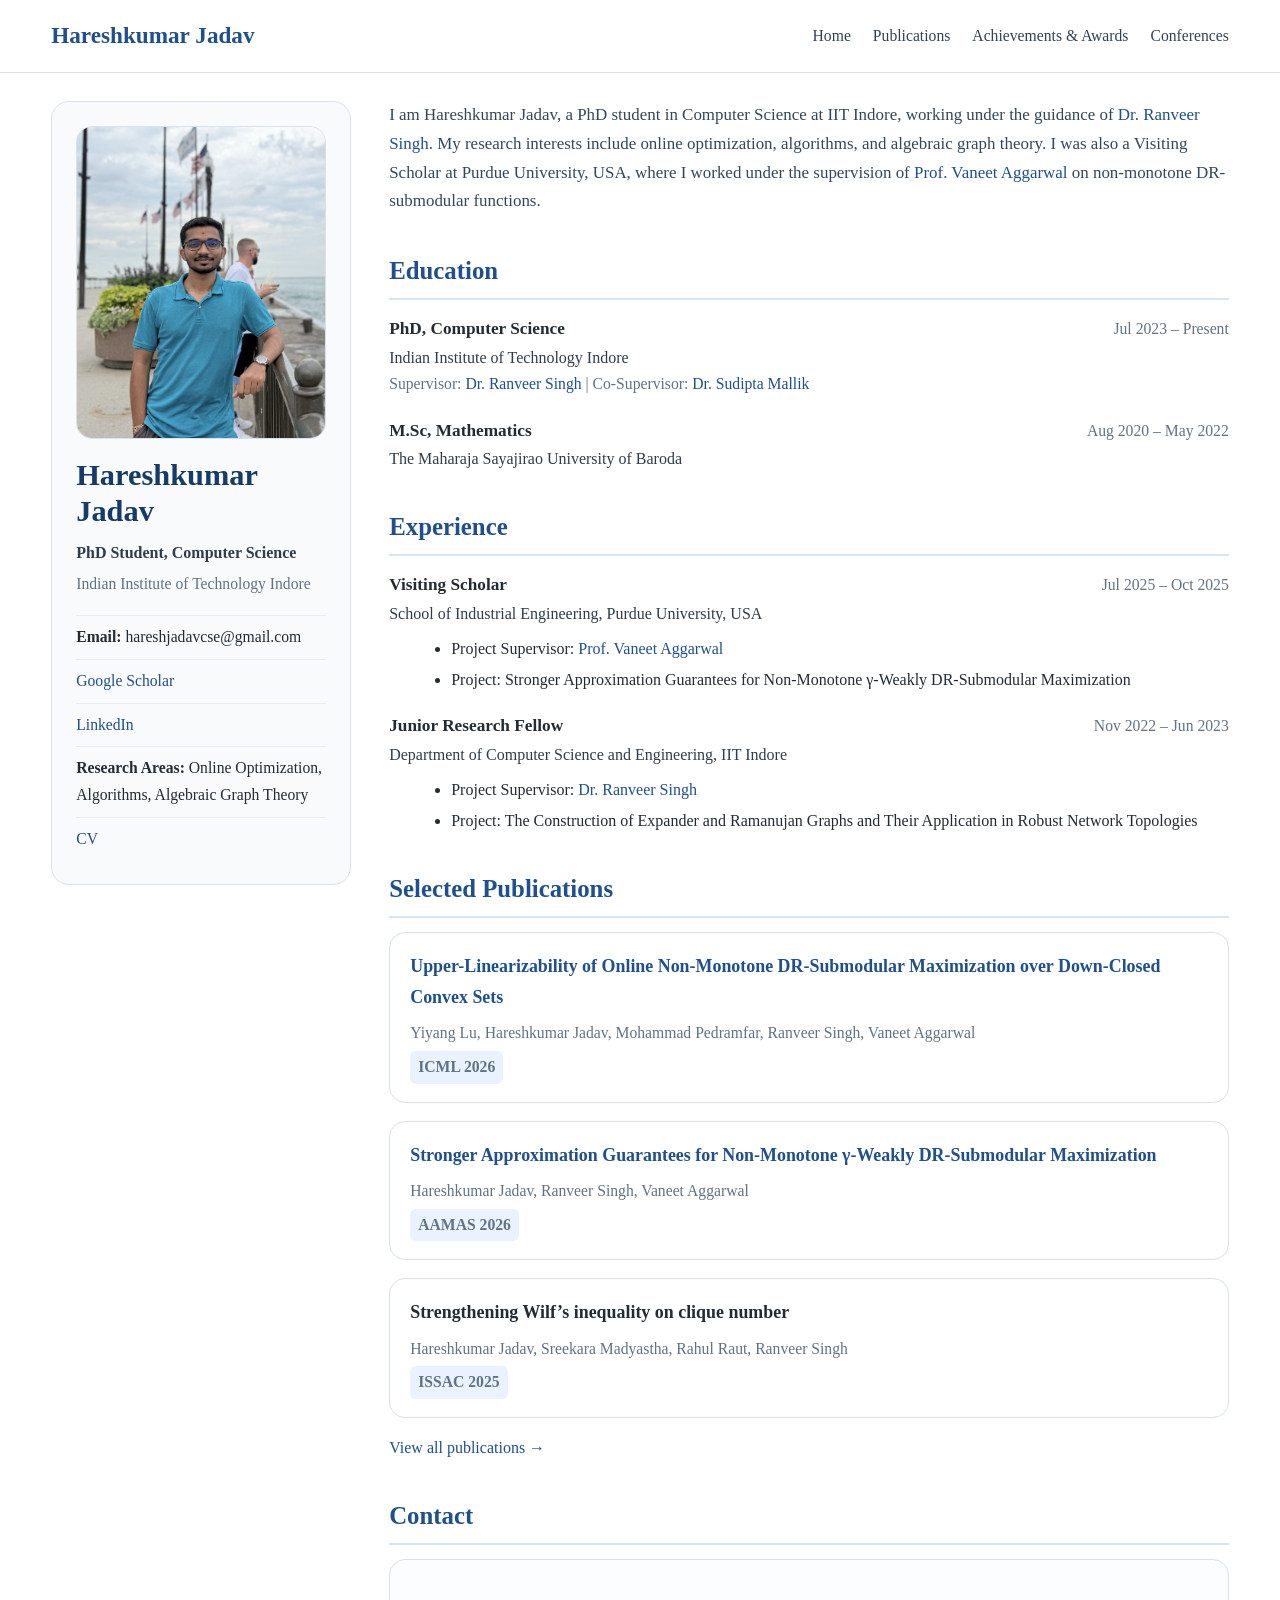
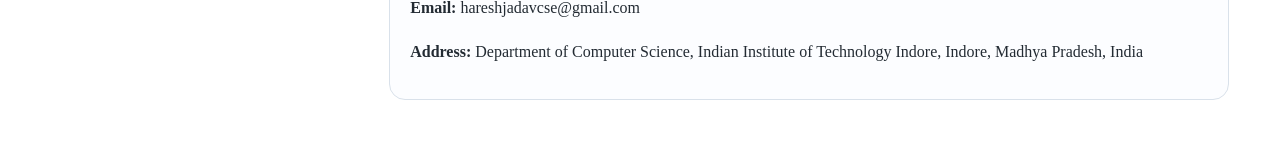
==== index.html @ 285de414 "Update index.html" ====
<!DOCTYPE html>
<html lang="en">
<head>
  <meta charset="UTF-8">
  <meta name="viewport" content="width=device-width, initial-scale=1.0">

  <title>Hareshkumar Jadav | Academic Homepage</title>
  <meta name="description" content="Academic homepage of Hareshkumar Jadav, PhD student in Computer Science at IIT Indore.">
  <link rel="canonical" href="https://hareshkumar11.github.io/">

  <!-- Change style.css if your CSS file has a different name/path -->
  <link rel="stylesheet" href="style.css">
</head>

<body>
  <header class="masthead">
    <div class="masthead__inner">
      <div class="site-title">
        <a href="./">Hareshkumar Jadav</a>
      </div>

      <nav class="nav-links" aria-label="Main navigation">
        <a href="./">Home</a>
        <a href="publications.html">Publications</a>
        <a href="achievements.html">Achievements & Awards</a>
        <a href="workshops.html">Conferences</a>
      </nav>
    </div>
  </header>

  <main class="layout">
    <aside class="sidebar">
      <img src="assets/profile.jpg" alt="Portrait of Hareshkumar Jadav" class="avatar">

      <h1>Hareshkumar Jadav</h1>
      <div class="role">PhD Student, Computer Science</div>
      <div class="org">Indian Institute of Technology Indore</div>

      <ul class="sidebar-links">
        <li>
          <strong>Email:</strong> hareshjadavcse@gmail.com
        </li>

        <li>
          <a href="https://scholar.google.com/citations?user=v2OYI5IAAAAJ&hl=en" target="_blank" rel="noopener">
            Google Scholar
          </a>
        </li>

        <li>
          <a href="https://www.linkedin.com/in/haresh-jadav-421952177/" target="_blank" rel="noopener">
            LinkedIn
          </a>
        </li>

        <li>
          <strong>Research Areas:</strong>
          Online Optimization, Algorithms, Algebraic Graph Theory
        </li>

        <li>
          <a href="assets/CV.pdf" target="_blank" rel="noopener">CV</a>
        </li>
      </ul>
    </aside>

    <section class="content">
      <section class="hero" id="about">
        <p class="lead">
          I am Hareshkumar Jadav, a PhD student in Computer Science at IIT Indore,
          working under the guidance of
          <a href="https://ranveeriit.github.io/" target="_blank" rel="noopener">Dr. Ranveer Singh</a>.
          My research interests include online optimization, algorithms, and algebraic graph theory.
          I was also a Visiting Scholar at Purdue University, USA, where I worked under the supervision of
          <a href="https://web.ics.purdue.edu/~vaneet/" target="_blank" rel="noopener">Prof. Vaneet Aggarwal</a>
          on non-monotone DR-submodular functions.
        </p>
      </section>

      <h3 class="section-title" id="education">Education</h3>

      <div class="section-box">
        <div class="item">
          <div class="item-header">
            <div>
              <div class="item-title">PhD, Computer Science</div>
              <div class="item-subtitle">Indian Institute of Technology Indore</div>
            </div>
            <div class="item-date">Jul 2023 – Present</div>
          </div>

          <div class="meta">
            Supervisor:
            <a href="https://ranveeriit.github.io/" target="_blank" rel="noopener">Dr. Ranveer Singh</a>
            |
            Co-Supervisor:
            <a href="https://sudiptamallik.com/" target="_blank" rel="noopener">Dr. Sudipta Mallik</a>
          </div>
        </div>

        <div class="item">
          <div class="item-header">
            <div>
              <div class="item-title">M.Sc, Mathematics</div>
              <div class="item-subtitle">The Maharaja Sayajirao University of Baroda</div>
            </div>
            <div class="item-date">Aug 2020 – May 2022</div>
          </div>
        </div>
      </div>

      <h3 class="section-title">Experience</h3>

      <div class="section-box">
        <div class="item">
          <div class="item-header">
            <div>
              <div class="item-title">Visiting Scholar</div>
              <div class="item-subtitle">School of Industrial Engineering, Purdue University, USA</div>
            </div>
            <div class="item-date">Jul 2025 – Oct 2025</div>
          </div>

          <ul class="clean-list">
            <li>
              Project Supervisor:
              <a href="https://web.ics.purdue.edu/~vaneet/" target="_blank" rel="noopener">
                Prof. Vaneet Aggarwal
              </a>
            </li>
            <li>
              Project: Stronger Approximation Guarantees for Non-Monotone γ-Weakly DR-Submodular Maximization
            </li>
          </ul>
        </div>

        <div class="item">
          <div class="item-header">
            <div>
              <div class="item-title">Junior Research Fellow</div>
              <div class="item-subtitle">Department of Computer Science and Engineering, IIT Indore</div>
            </div>
            <div class="item-date">Nov 2022 – Jun 2023</div>
          </div>

          <ul class="clean-list">
            <li>
              Project Supervisor:
              <a href="https://ranveeriit.github.io/" target="_blank" rel="noopener">Dr. Ranveer Singh</a>
            </li>
            <li>
              Project: The Construction of Expander and Ramanujan Graphs and Their Application in Robust Network Topologies
            </li>
          </ul>
        </div>
      </div>
<h3 class="section-title">Selected Publications</h3>
      <div class="pub-list">
  <article class="pub-card">
    <h3>
      <a href="https://arxiv.org/abs/2602.20578" target="_blank" rel="noopener">
        Upper-Linearizability of Online Non-Monotone DR-Submodular Maximization over Down-Closed Convex Sets
      </a>
    </h3>
    <div class="note">
      Yiyang Lu, Hareshkumar Jadav, Mohammad Pedramfar, Ranveer Singh, Vaneet Aggarwal
    </div>
    <div class="note conference">ICML 2026</div>
  </article>

  <article class="pub-card">
    <h3>
      <a href="https://arxiv.org/abs/2601.00611" target="_blank" rel="noopener">
        Stronger Approximation Guarantees for Non-Monotone γ-Weakly DR-Submodular Maximization
      </a>
    </h3>
    <div class="note">Hareshkumar Jadav, Ranveer Singh, Vaneet Aggarwal</div>
    <div class="note conference">AAMAS 2026</div>
  </article>

  <article class="pub-card">
    <h3>Strengthening Wilf’s inequality on clique number</h3>
    <div class="note">Hareshkumar Jadav, Sreekara Madyastha, Rahul Raut, Ranveer Singh</div>
    <div class="note conference">ISSAC 2025</div>
  </article>
</div>
      <p>
        <a href="publications.html">View all publications →</a>
      </p>

      <h3 class="section-title" id="contact">Contact</h3>

      <div class="contact-box">
        <p><strong>Email:</strong> hareshjadavcse@gmail.com</p>
        <p>
          <strong>Address:</strong>
          Department of Computer Science, Indian Institute of Technology Indore,
          Indore, Madhya Pradesh, India
        </p>
      </div>
    </section>
  </main>
</body>
</html>
---- style.css ----
:root {
  --primary: #1f4f8c;
  --primary-dark: #173b67;
  --text: #232b33;
  --muted: #617284;
  --border: #d9e1ea;
  --bg: #ffffff;
  --sidebar-bg: #f8fafc;
  --max-width: 1180px;
}

* { box-sizing: border-box; }
html { scroll-behavior: smooth; }
body {
  margin: 0;
  font-family: Georgia, "Times New Roman", serif;
  color: var(--text);
  background: var(--bg);
  line-height: 1.7;
}

a {
  color: var(--primary);
  text-decoration: none;
}

a:hover { text-decoration: underline; }

.masthead {
  position: sticky;
  top: 0;
  z-index: 1000;
  background: #fff;
  border-bottom: 1px solid var(--border);
}

.masthead__inner {
  width: min(92%, var(--max-width));
  margin: 0 auto;
  display: flex;
  align-items: center;
  justify-content: space-between;
  min-height: 72px;
  gap: 16px;
}

.site-title {
  font-size: 1.45rem;
  font-weight: 700;
  color: var(--primary-dark);
  white-space: nowrap;
}

.nav-links {
  display: flex;
  gap: 22px;
  flex-wrap: wrap;
  justify-content: flex-end;
}

.conference {
  display: inline-block;
  color: #0b5ed7;
  background-color: #eaf2ff;
  font-weight: 700;
  padding: 3px 8px;
  border-radius: 6px;
  margin-top: 4px;
}

.nav-links a {
  font-size: 0.98rem;
  color: #314355;
}

.layout {
  width: min(92%, var(--max-width));
  margin: 28px auto 56px;
  display: grid;
  grid-template-columns: 300px minmax(0, 1fr);
  gap: 38px;
}

.sidebar {
  position: sticky;
  top: 96px;
  align-self: start;
  background: var(--sidebar-bg);
  border: 1px solid var(--border);
  border-radius: 18px;
  padding: 24px;
}

.avatar {
  width: 100%;
  border-radius: 16px;
  display: block;
  object-fit: cover;
  aspect-ratio: 4 / 5;
  border: 1px solid var(--border);
  margin-bottom: 18px;
}

.sidebar h1 {
  margin: 0;
  font-size: 1.9rem;
  line-height: 1.2;
  color: var(--primary-dark);
}

.sidebar .role {
  margin: 10px 0 4px;
  font-size: 1rem;
  color: #2f3c4a;
  font-weight: 600;
}

.sidebar .org,
.sidebar .place {
  color: var(--muted);
  font-size: 0.98rem;
}

.sidebar-links {
  list-style: none;
  padding: 0;
  margin: 18px 0 0;
}

.sidebar-links li {
  padding: 8px 0;
  border-top: 1px solid #e5edf5;
  font-size: 0.98rem;
}

.content {
  min-width: 0;
}

.page-title {
  margin: 0 0 10px;
  font-size: 2.15rem;
  color: var(--primary-dark);
}

.lead {
  font-size: 1.06rem;
  color: #33475b;
  margin-top: 0;
}

.section-title {
  color: var(--primary);
  font-size: 1.55rem;
  margin: 34px 0 14px;
  padding-bottom: 6px;
  border-bottom: 2px solid #d7e5f2;
}

.item {
  margin-bottom: 18px;
}

.item-header {
  display: flex;
  justify-content: space-between;
  gap: 18px;
  align-items: baseline;
  flex-wrap: wrap;
}

.item-title {
  font-weight: 700;
  font-size: 1.08rem;
}

.item-subtitle {
  color: #2f3c4a;
}

.item-date {
  color: var(--muted);
  white-space: nowrap;
  font-size: 0.98rem;
}

.meta,
.note {
  color: var(--muted);
  font-size: 0.98rem;
}

ul.clean-list {
  margin: 8px 0 0 22px;
}

ul.clean-list li { margin-bottom: 4px; }

.pub-list {
  display: grid;
  gap: 18px;
}

.pub-card {
  border: 1px solid var(--border);
  border-radius: 16px;
  padding: 18px 20px;
  background: #fff;
}

.pub-card h3 {
  margin: 0 0 8px;
  font-size: 1.12rem;
}

.badge {
  display: inline-block;
  padding: 3px 10px;
  border-radius: 999px;
  border: 1px solid #cddbeb;
  color: var(--primary-dark);
  font-size: 0.86rem;
  margin-top: 8px;
}

.footer {
  width: min(92%, var(--max-width));
  margin: 0 auto 28px;
  padding-top: 18px;
  border-top: 1px solid var(--border);
  color: var(--muted);
  font-size: 0.95rem;
}

.two-col {
  display: grid;
  grid-template-columns: 1fr 1fr;
  gap: 28px;
}

.contact-box {
  border: 1px solid var(--border);
  border-radius: 16px;
  padding: 18px 20px;
  background: #fcfdff;
}

.small {
  font-size: 0.95rem;
  color: var(--muted);
}

@media (max-width: 920px) {
  .layout {
    grid-template-columns: 1fr;
  }

  .sidebar {
    position: static;
  }

  .two-col {
    grid-template-columns: 1fr;
  }
}

@media (max-width: 640px) {
  .masthead__inner {
    padding: 10px 0;
    align-items: flex-start;
    flex-direction: column;
  }

  .nav-links {
    gap: 14px;
  }

  .page-title {
    font-size: 1.8rem;
  }

  .section-title {
    font-size: 1.35rem;
  }
}
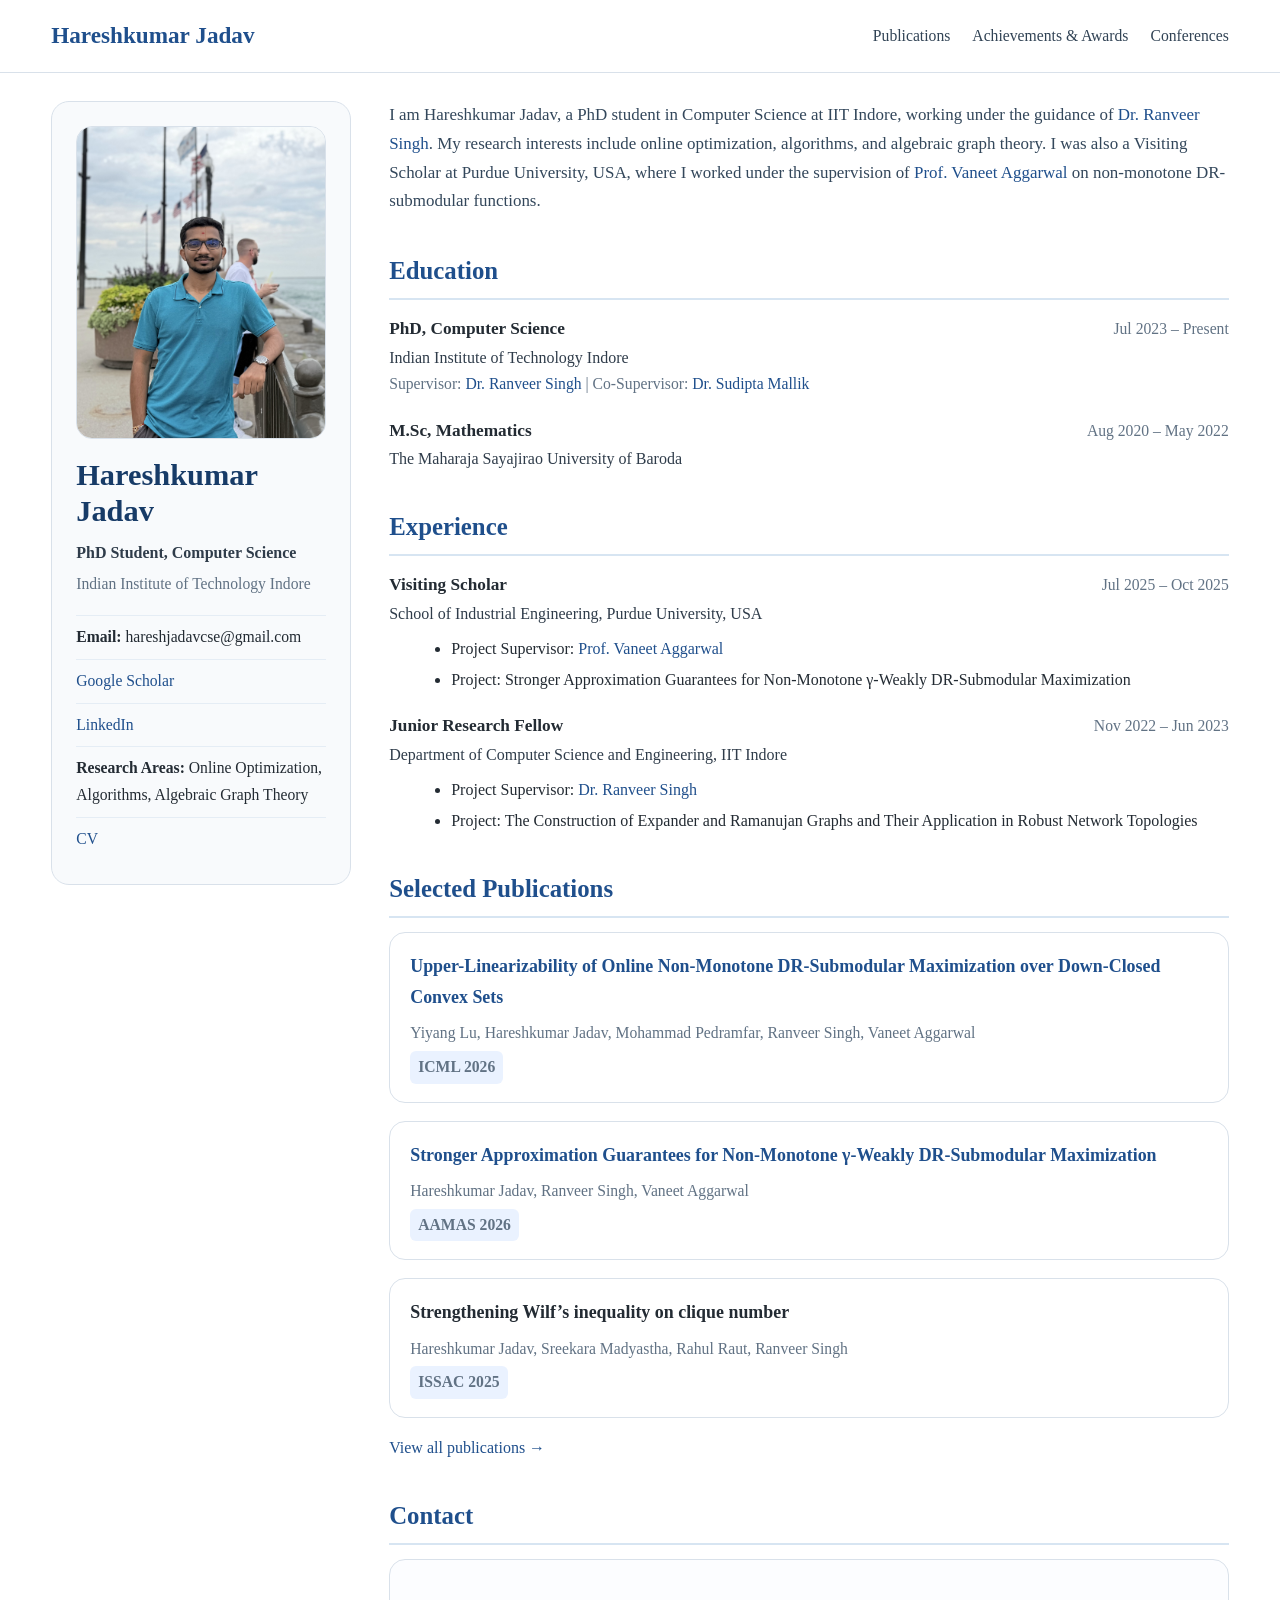
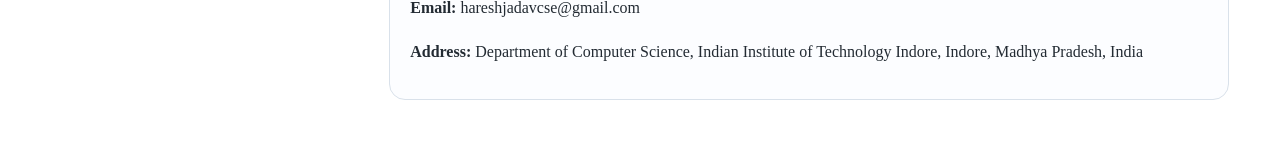
==== commit e99fba42: "Update index.html" ====
--- a/index.html
+++ b/index.html
@@ -20,7 +20,6 @@
       </div>
 
       <nav class="nav-links" aria-label="Main navigation">
-        <a href="./">Home</a>
         <a href="publications.html">Publications</a>
         <a href="achievements.html">Achievements & Awards</a>
         <a href="workshops.html">Conferences</a>
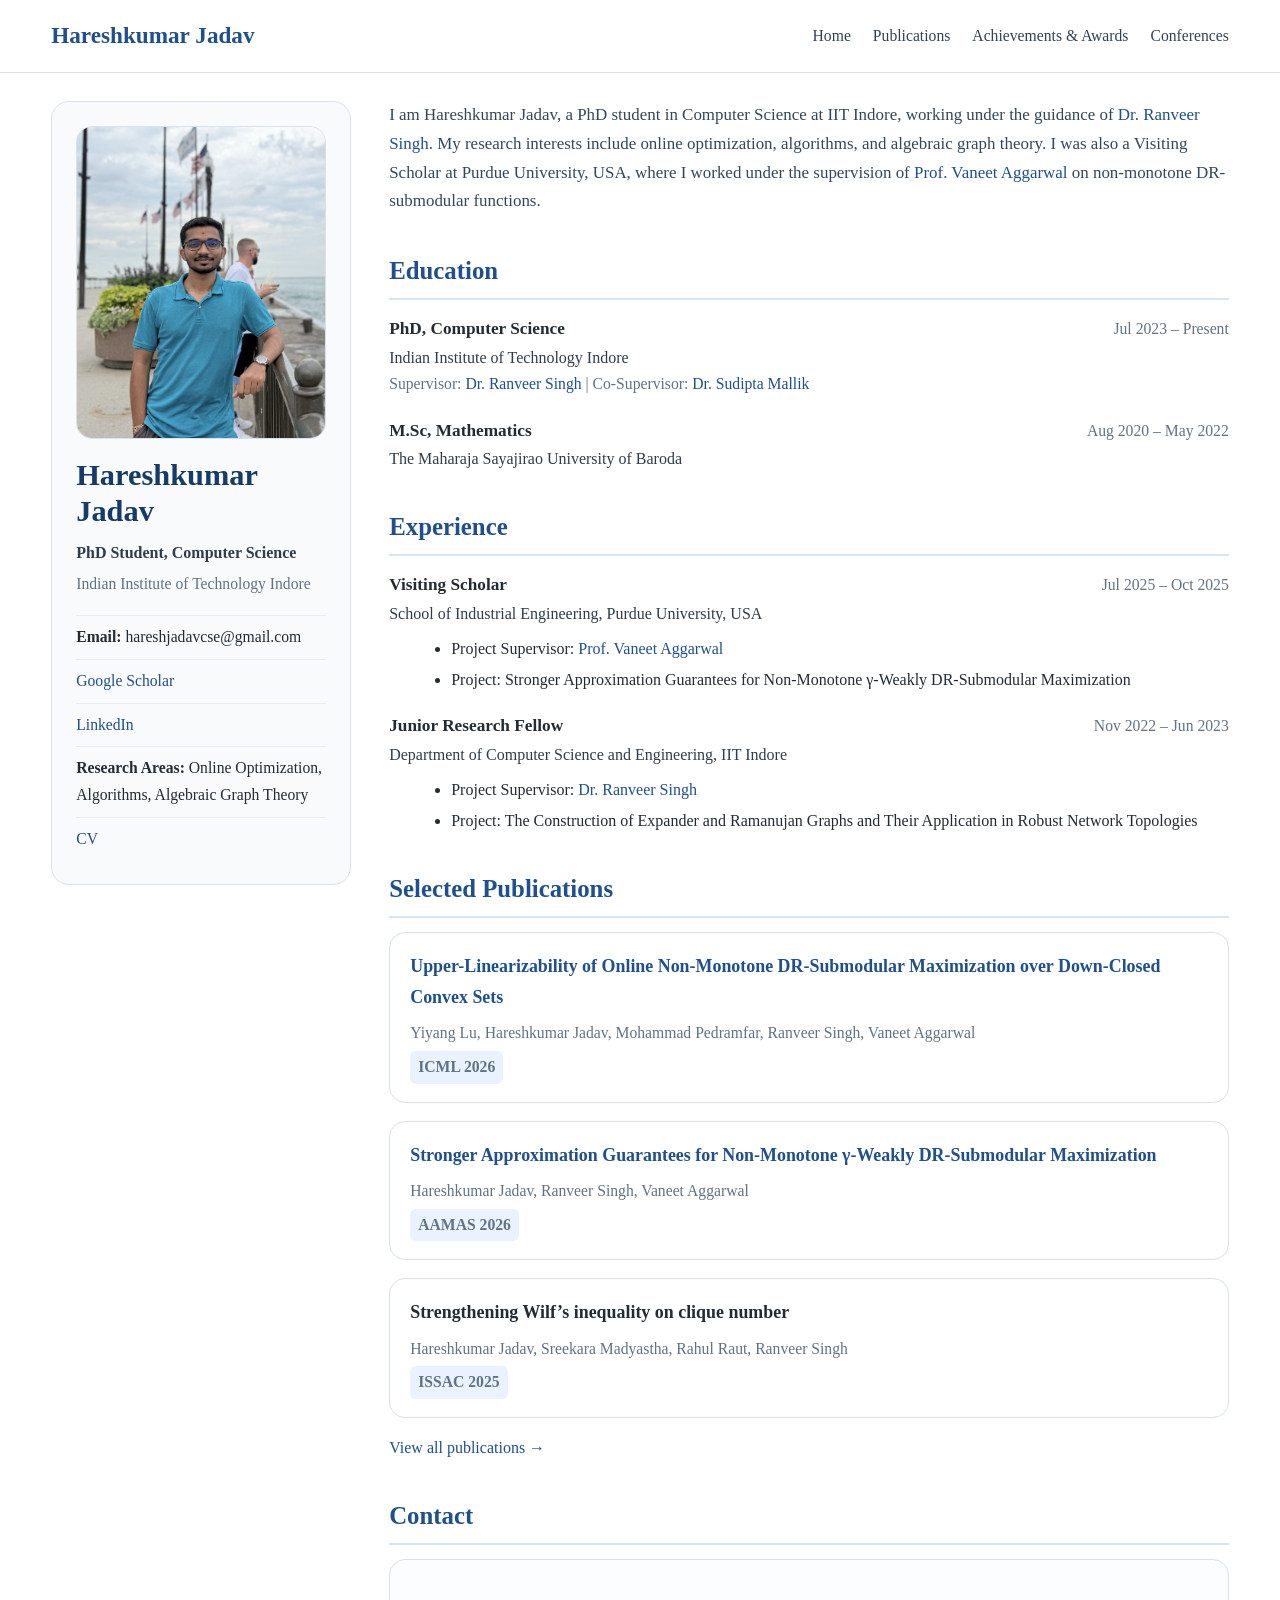
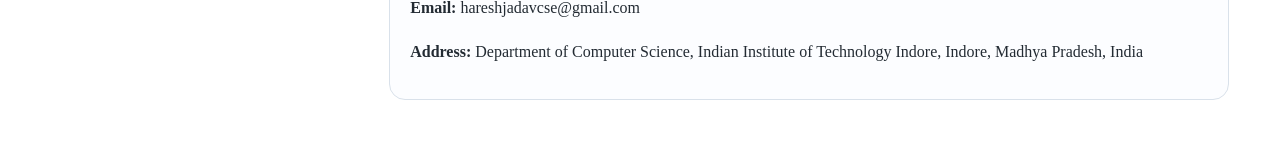
==== commit e6bc7a14: "Update index.html" ====
--- a/index.html
+++ b/index.html
@@ -20,6 +20,7 @@
       </div>
 
       <nav class="nav-links" aria-label="Main navigation">
+        <a href="./">Home</a>
         <a href="publications.html">Publications</a>
         <a href="achievements.html">Achievements & Awards</a>
         <a href="workshops.html">Conferences</a>
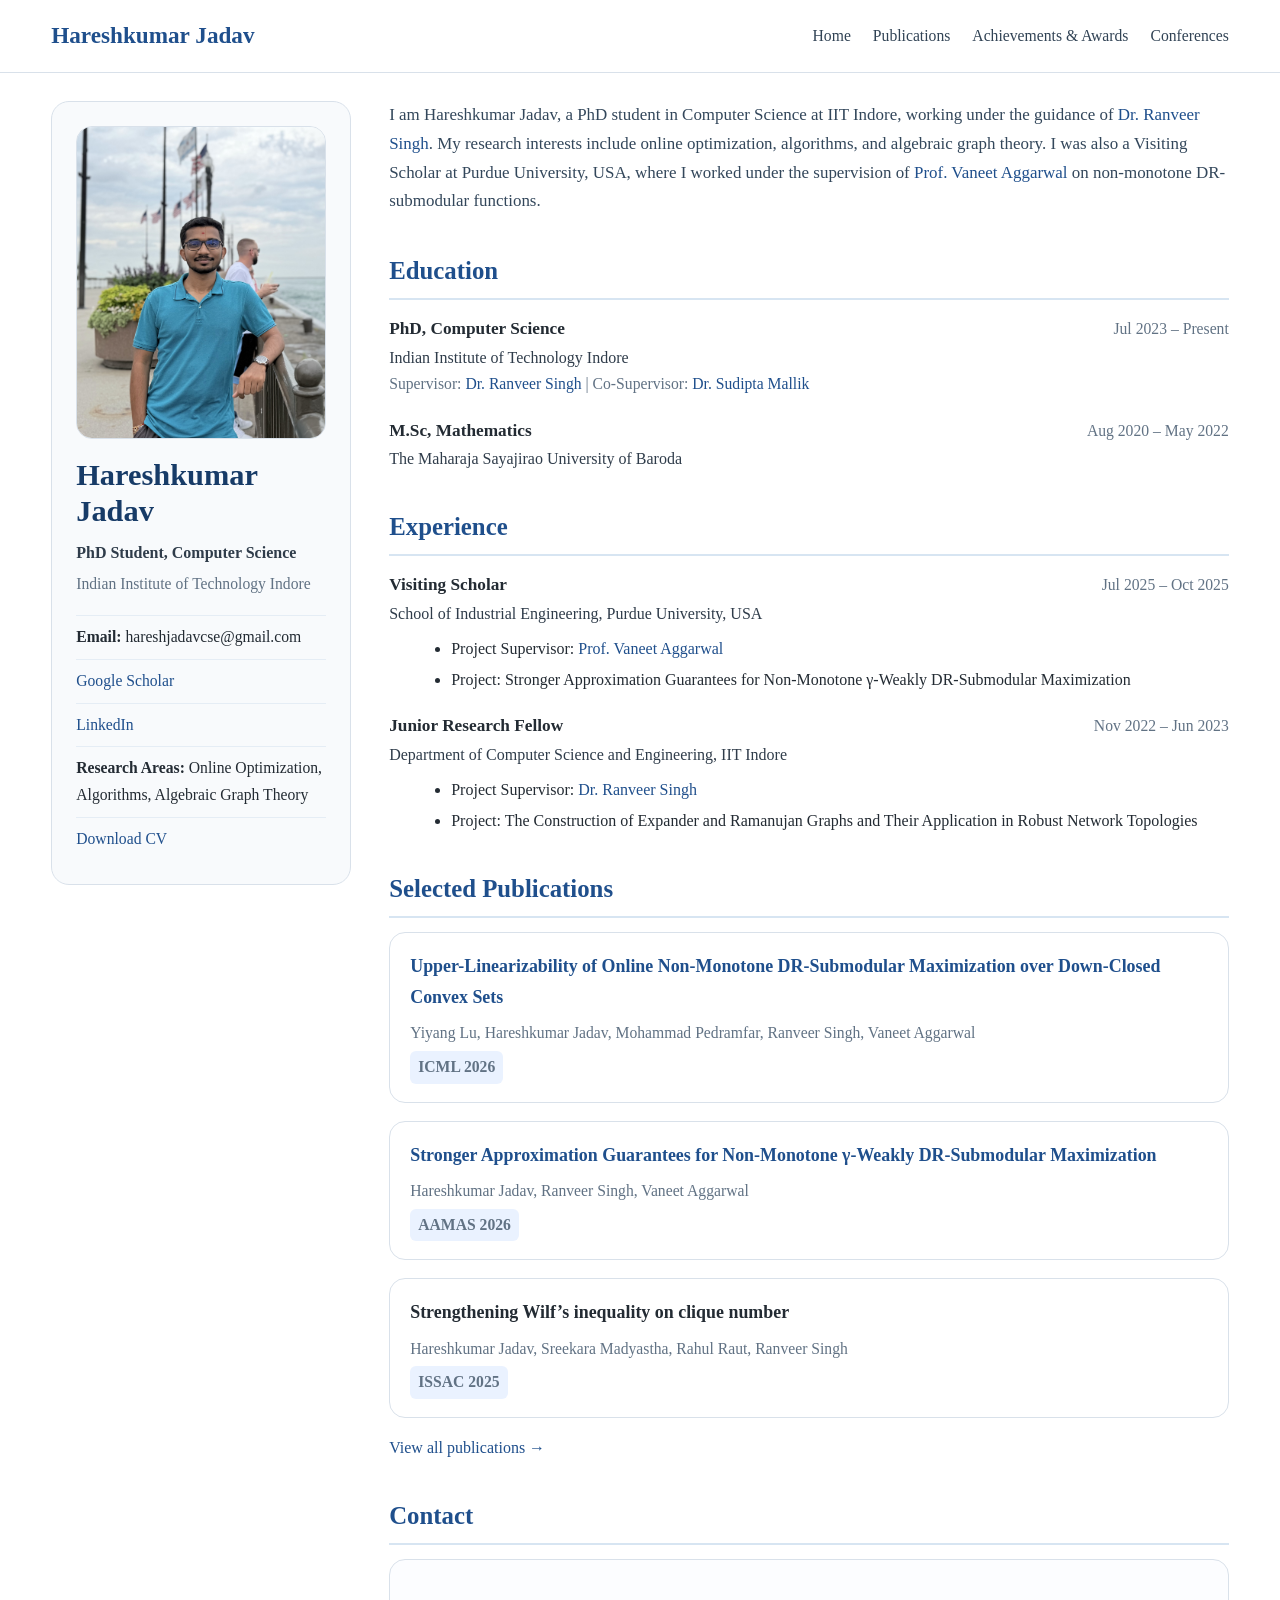
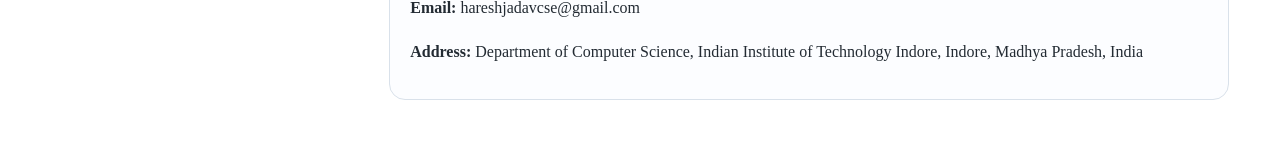
==== commit 21e16890: "Update index.html" ====
--- a/index.html
+++ b/index.html
@@ -59,7 +59,7 @@
         </li>
 
         <li>
-          <a href="assets/CV.pdf" target="_blank" rel="noopener">CV</a>
+          <a href="assets/CV.pdf" target="_blank" rel="noopener">Download CV</a>
         </li>
       </ul>
     </aside>
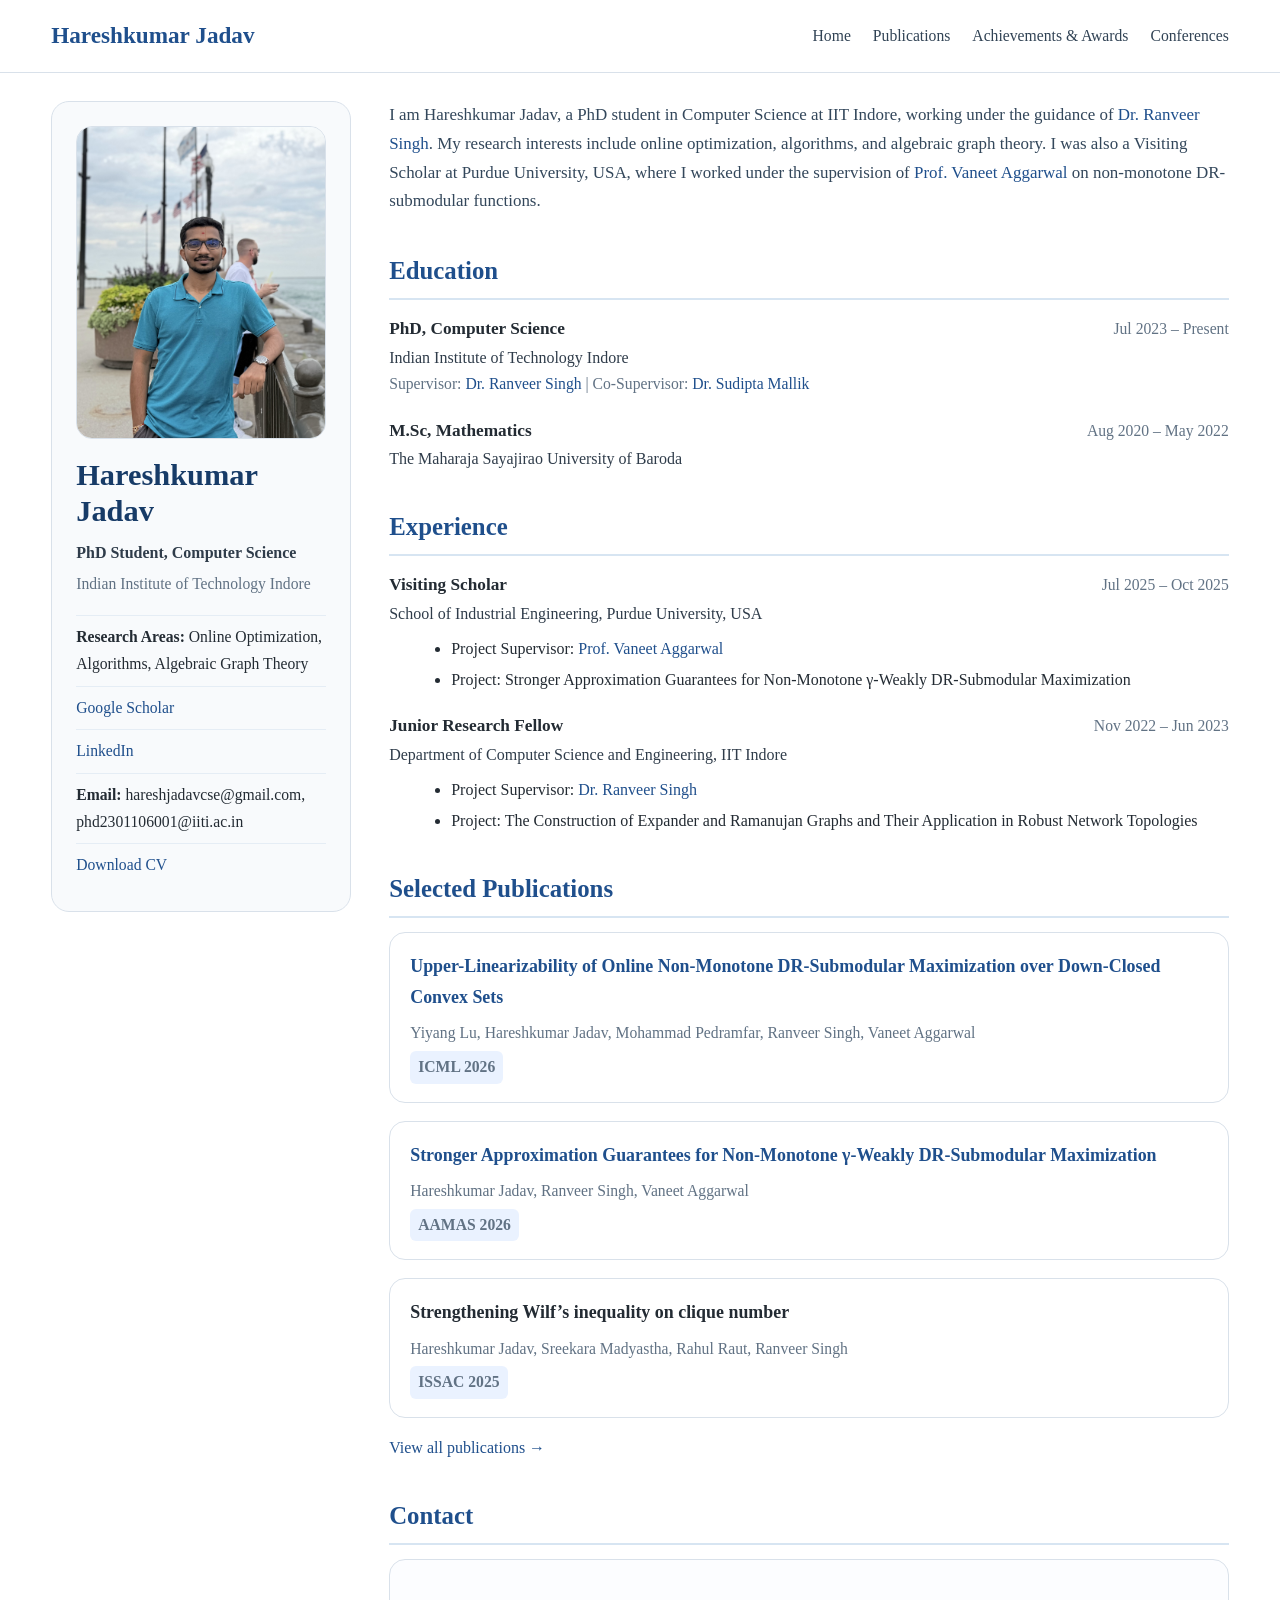
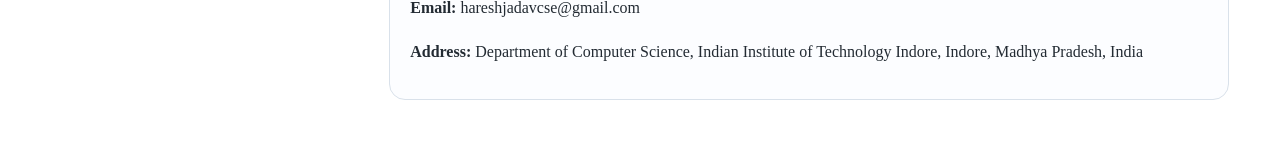
==== commit e9707f45: "Modify contact details and research areas in index.html Updated contact information and research are" ====
--- a/index.html
+++ b/index.html
@@ -38,7 +38,8 @@
 
       <ul class="sidebar-links">
         <li>
-          <strong>Email:</strong> hareshjadavcse@gmail.com
+          <strong>Research Areas:</strong>
+          Online Optimization, Algorithms, Algebraic Graph Theory
         </li>
 
         <li>
@@ -54,8 +55,7 @@
         </li>
 
         <li>
-          <strong>Research Areas:</strong>
-          Online Optimization, Algorithms, Algebraic Graph Theory
+          <strong>Email:</strong> hareshjadavcse@gmail.com, phd2301106001@iiti.ac.in
         </li>
 
         <li>
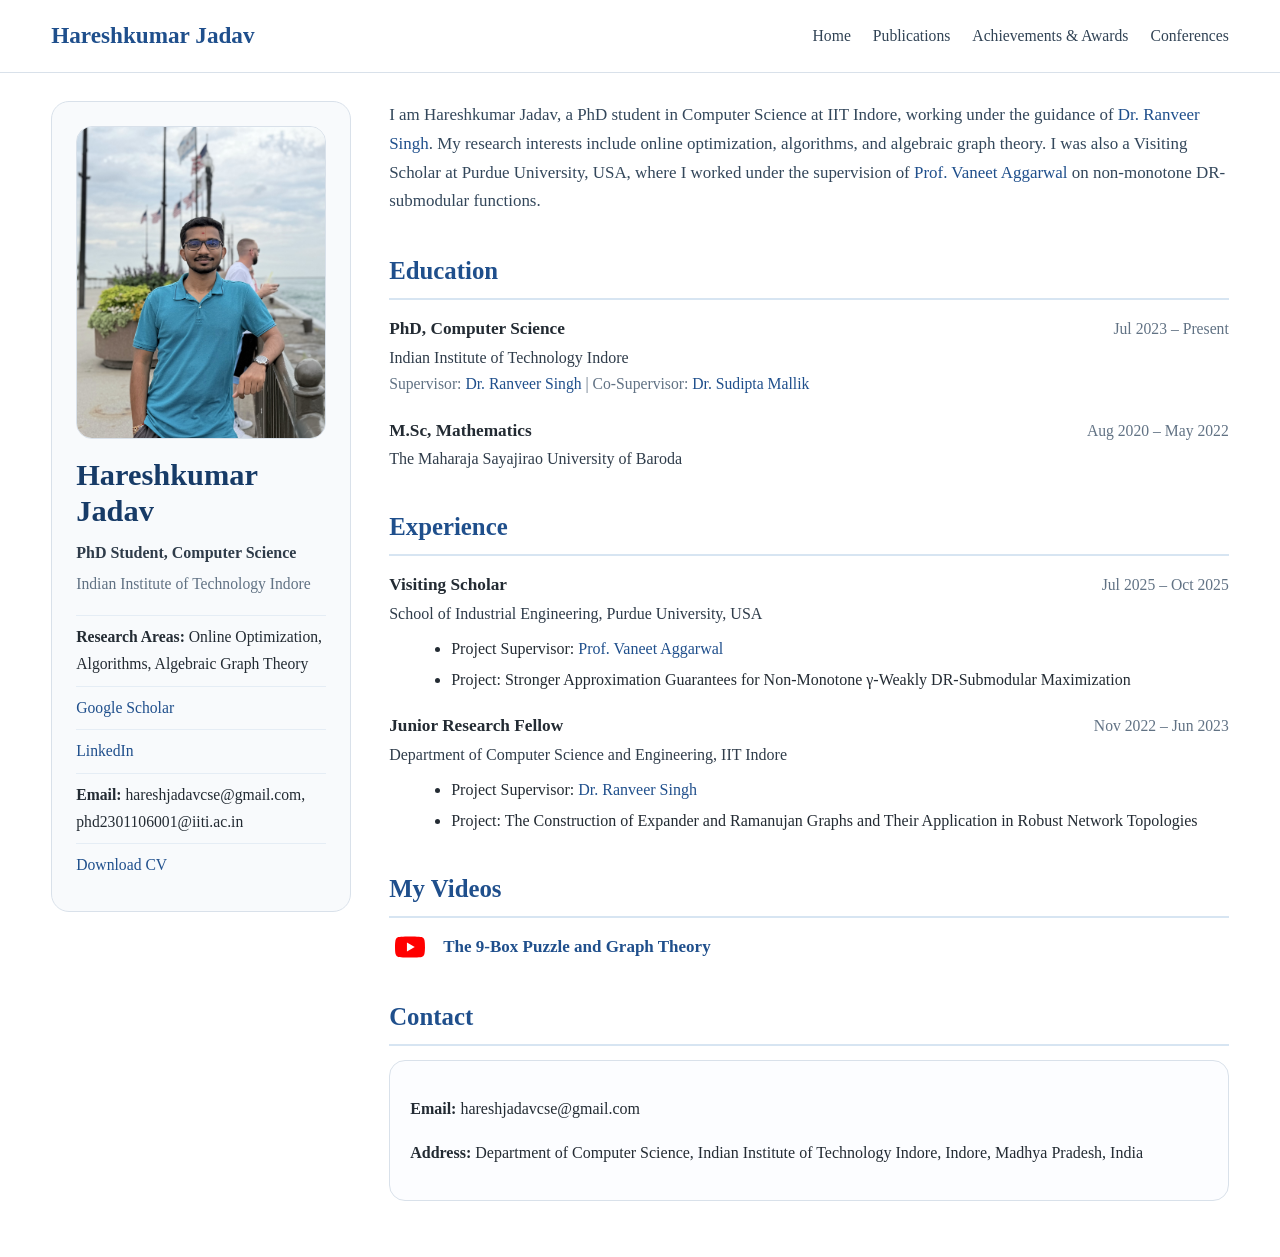
==== commit 415b8e59: "Improve HTML layout and formatting Refactor HTML structure for better readability and organization." ====
--- a/index.html
+++ b/index.html
@@ -65,6 +65,7 @@
     </aside>
 
     <section class="content">
+
       <section class="hero" id="about">
         <p class="lead">
           I am Hareshkumar Jadav, a PhD student in Computer Science at IIT Indore,
@@ -86,6 +87,7 @@
               <div class="item-title">PhD, Computer Science</div>
               <div class="item-subtitle">Indian Institute of Technology Indore</div>
             </div>
+
             <div class="item-date">Jul 2023 – Present</div>
           </div>
 
@@ -104,6 +106,7 @@
               <div class="item-title">M.Sc, Mathematics</div>
               <div class="item-subtitle">The Maharaja Sayajirao University of Baroda</div>
             </div>
+
             <div class="item-date">Aug 2020 – May 2022</div>
           </div>
         </div>
@@ -112,12 +115,16 @@
       <h3 class="section-title">Experience</h3>
 
       <div class="section-box">
+
         <div class="item">
           <div class="item-header">
             <div>
               <div class="item-title">Visiting Scholar</div>
-              <div class="item-subtitle">School of Industrial Engineering, Purdue University, USA</div>
-            </div>
+              <div class="item-subtitle">
+                School of Industrial Engineering, Purdue University, USA
+              </div>
+            </div>
+
             <div class="item-date">Jul 2025 – Oct 2025</div>
           </div>
 
@@ -128,8 +135,10 @@
                 Prof. Vaneet Aggarwal
               </a>
             </li>
-            <li>
-              Project: Stronger Approximation Guarantees for Non-Monotone γ-Weakly DR-Submodular Maximization
+
+            <li>
+              Project: Stronger Approximation Guarantees for Non-Monotone γ-Weakly
+              DR-Submodular Maximization
             </li>
           </ul>
         </div>
@@ -138,67 +147,102 @@
           <div class="item-header">
             <div>
               <div class="item-title">Junior Research Fellow</div>
-              <div class="item-subtitle">Department of Computer Science and Engineering, IIT Indore</div>
-            </div>
+              <div class="item-subtitle">
+                Department of Computer Science and Engineering, IIT Indore
+              </div>
+            </div>
+
             <div class="item-date">Nov 2022 – Jun 2023</div>
           </div>
 
           <ul class="clean-list">
             <li>
               Project Supervisor:
-              <a href="https://ranveeriit.github.io/" target="_blank" rel="noopener">Dr. Ranveer Singh</a>
-            </li>
-            <li>
-              Project: The Construction of Expander and Ramanujan Graphs and Their Application in Robust Network Topologies
+              <a href="https://ranveeriit.github.io/" target="_blank" rel="noopener">
+                Dr. Ranveer Singh
+              </a>
+            </li>
+
+            <li>
+              Project: The Construction of Expander and Ramanujan Graphs and Their
+              Application in Robust Network Topologies
             </li>
           </ul>
         </div>
-      </div>
-<h3 class="section-title">Selected Publications</h3>
-      <div class="pub-list">
-  <article class="pub-card">
-    <h3>
-      <a href="https://arxiv.org/abs/2602.20578" target="_blank" rel="noopener">
-        Upper-Linearizability of Online Non-Monotone DR-Submodular Maximization over Down-Closed Convex Sets
-      </a>
-    </h3>
-    <div class="note">
-      Yiyang Lu, Hareshkumar Jadav, Mohammad Pedramfar, Ranveer Singh, Vaneet Aggarwal
-    </div>
-    <div class="note conference">ICML 2026</div>
-  </article>
-
-  <article class="pub-card">
-    <h3>
-      <a href="https://arxiv.org/abs/2601.00611" target="_blank" rel="noopener">
-        Stronger Approximation Guarantees for Non-Monotone γ-Weakly DR-Submodular Maximization
-      </a>
-    </h3>
-    <div class="note">Hareshkumar Jadav, Ranveer Singh, Vaneet Aggarwal</div>
-    <div class="note conference">AAMAS 2026</div>
-  </article>
-
-  <article class="pub-card">
-    <h3>Strengthening Wilf’s inequality on clique number</h3>
-    <div class="note">Hareshkumar Jadav, Sreekara Madyastha, Rahul Raut, Ranveer Singh</div>
-    <div class="note conference">ISSAC 2025</div>
-  </article>
-</div>
-      <p>
-        <a href="publications.html">View all publications →</a>
-      </p>
+
+      </div>
+
+
+      <!-- My Videos Section -->
+
+      <h3 class="section-title" id="videos">My Videos</h3>
+
+      <div class="section-box">
+
+        <div class="item">
+          <a
+            href="https://youtu.be/eo4aSWOZt7c?si=IKazh72m4bCfFlfO"
+            target="_blank"
+            rel="noopener"
+            style="
+              display: flex;
+              align-items: center;
+              gap: 12px;
+              text-decoration: none;
+            "
+          >
+
+            <!-- YouTube Logo -->
+            <svg
+              width="42"
+              height="30"
+              viewBox="0 0 24 24"
+              xmlns="http://www.w3.org/2000/svg"
+              aria-hidden="true"
+            >
+              <path
+                fill="#FF0000"
+                d="M23.498 6.186a3.016 3.016 0 0 0-2.122-2.136C19.505 3.545
+                12 3.545 12 3.545s-7.505 0-9.377.505A3.017 3.017 0 0 0
+                .502 6.186C0 8.07 0 12 0 12s0 3.93.502 5.814a3.017
+                3.017 0 0 0 2.121 2.136c1.872.505 9.377.505
+                9.377.505s7.505 0 9.376-.505a3.016 3.016 0 0 0
+                2.122-2.136C24 15.93 24 12 24 12s0-3.93-.502-5.814z"
+              />
+
+              <path
+                fill="#FFFFFF"
+                d="M9.545 15.568V8.432L15.818 12z"
+              />
+            </svg>
+
+            <span style="font-size: 17px; font-weight: 600;">
+              The 9-Box Puzzle and Graph Theory
+            </span>
+
+          </a>
+        </div>
+
+      </div>
+
 
       <h3 class="section-title" id="contact">Contact</h3>
 
       <div class="contact-box">
-        <p><strong>Email:</strong> hareshjadavcse@gmail.com</p>
+        <p>
+          <strong>Email:</strong>
+          hareshjadavcse@gmail.com
+        </p>
+
         <p>
           <strong>Address:</strong>
           Department of Computer Science, Indian Institute of Technology Indore,
           Indore, Madhya Pradesh, India
         </p>
       </div>
+
     </section>
   </main>
+
 </body>
 </html>
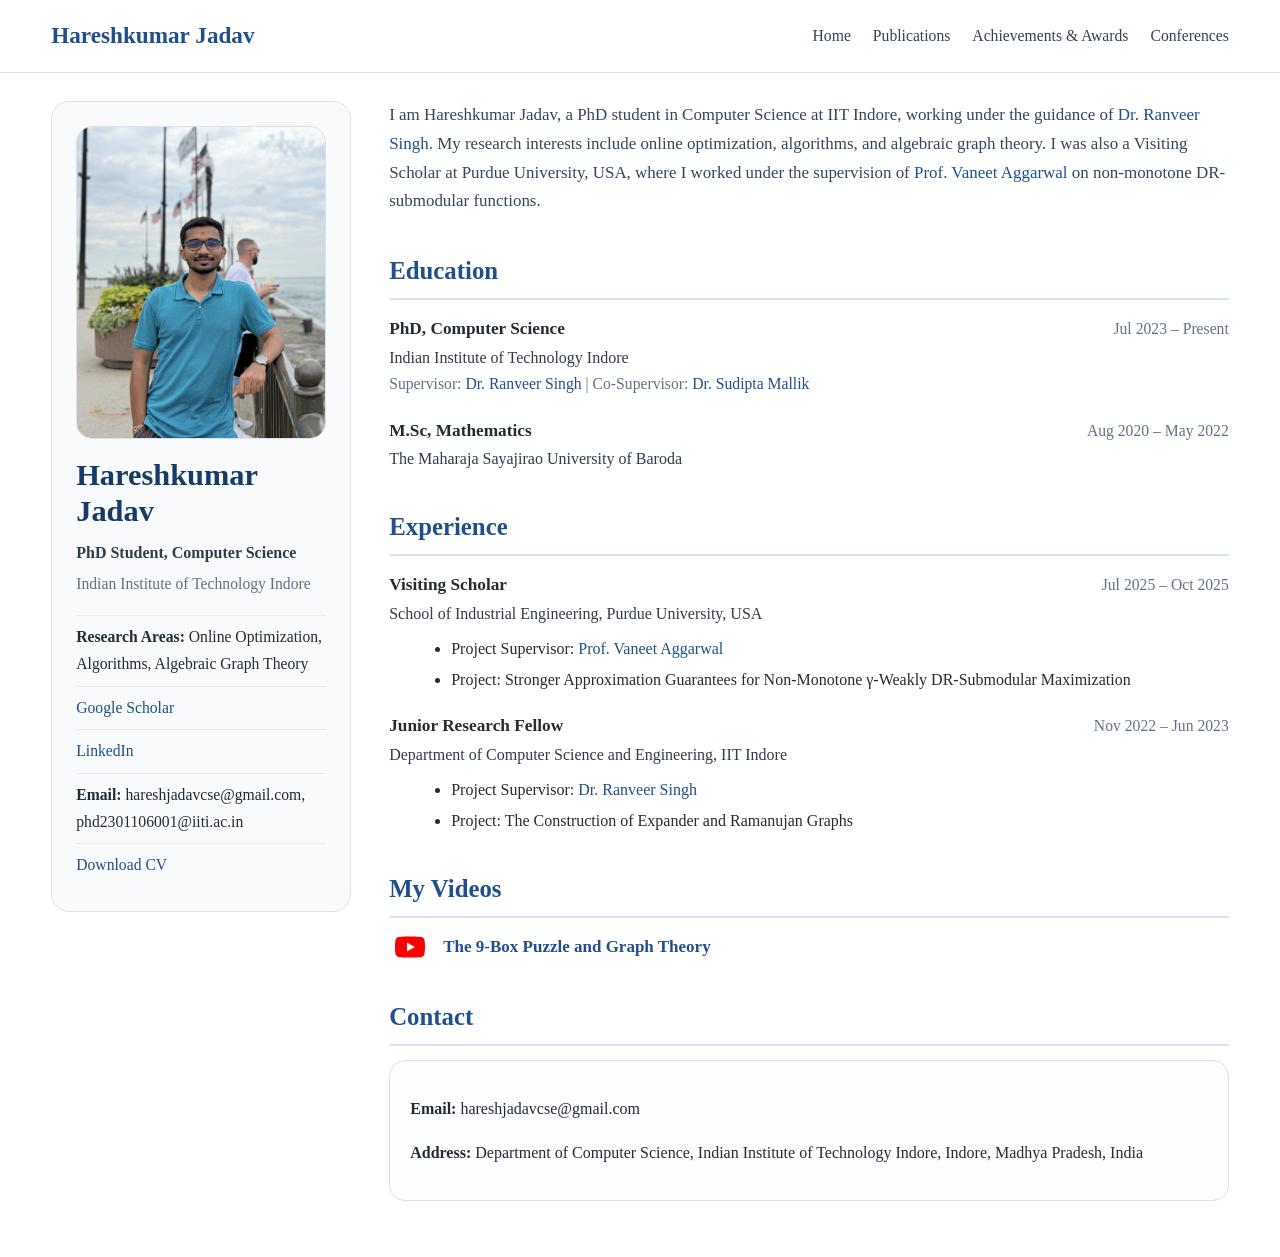
==== commit a33655e0: "Shorten project description in index.html" ====
--- a/index.html
+++ b/index.html
@@ -164,8 +164,7 @@
             </li>
 
             <li>
-              Project: The Construction of Expander and Ramanujan Graphs and Their
-              Application in Robust Network Topologies
+              Project: The Construction of Expander and Ramanujan Graphs
             </li>
           </ul>
         </div>
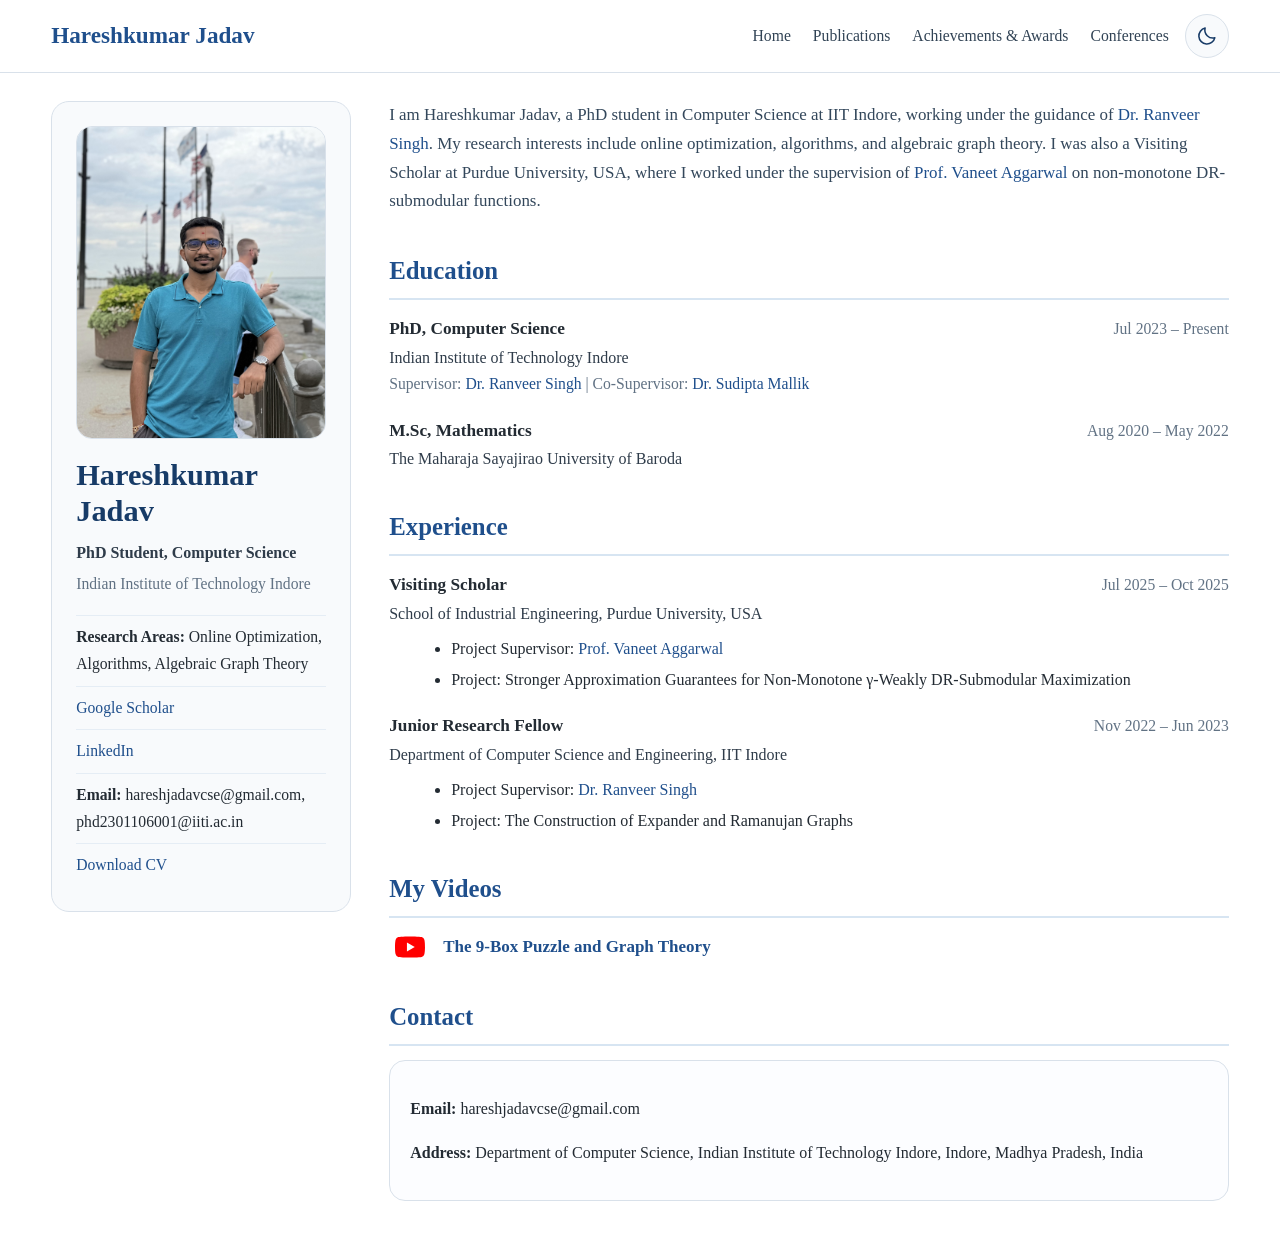
==== commit ffc89365: "Add a persistent sun and moon theme toggle to the site header" ====
--- a/index.html
+++ b/index.html
@@ -9,6 +9,7 @@
   <link rel="canonical" href="https://hareshkumar11.github.io/">
 
   <!-- Change style.css if your CSS file has a different name/path -->
+  <script src="theme.js"></script>
   <link rel="stylesheet" href="style.css">
 </head>
 
--- a/style.css
+++ b/style.css
@@ -6,7 +6,37 @@
   --border: #d9e1ea;
   --bg: #ffffff;
   --sidebar-bg: #f8fafc;
+  --nav: #314355;
+  --secondary: #2f3c4a;
+  --lead: #33475b;
+  --rule: #e5edf5;
+  --section-rule: #d7e5f2;
+  --badge-border: #cddbeb;
+  --panel: #fcfdff;
+  --conference: #0b5ed7;
+  --conference-bg: #eaf2ff;
+  color-scheme: light;
   --max-width: 1180px;
+}
+
+:root[data-theme="dark"] {
+  color-scheme: dark;
+  --primary: #9dc7ff;
+  --primary-dark: #c3dcff;
+  --text: #e3eaf2;
+  --muted: #b0bfd0;
+  --border: #374858;
+  --bg: #141c25;
+  --sidebar-bg: #1b2632;
+  --nav: #d6e2ee;
+  --secondary: #c5d4e2;
+  --lead: #cbd9e7;
+  --rule: #334353;
+  --section-rule: #394d61;
+  --badge-border: #4d6278;
+  --panel: #1c2733;
+  --conference: #a9ccff;
+  --conference-bg: #263a56;
 }
 
 * { box-sizing: border-box; }
@@ -30,7 +60,7 @@
   position: sticky;
   top: 0;
   z-index: 1000;
-  background: #fff;
+  background: var(--bg);
   border-bottom: 1px solid var(--border);
 }
 
@@ -51,7 +81,27 @@
   white-space: nowrap;
 }
 
+.theme-toggle {
+  width: 44px;
+  height: 44px;
+  flex: none;
+  display: grid;
+  place-items: center;
+  padding: 0;
+  border: 1px solid var(--border);
+  border-radius: 50%;
+  background: var(--sidebar-bg);
+  color: var(--primary-dark);
+  cursor: pointer;
+}
+
+.theme-toggle:hover { border-color: var(--primary); }
+.theme-toggle:focus-visible { outline: 2px solid var(--primary); outline-offset: 2px; }
+.theme-toggle .sun, [data-theme="dark"] .theme-toggle .moon { display: none; }
+[data-theme="dark"] .theme-toggle .sun { display: inline; }
+
 .nav-links {
+  margin-left: auto;
   display: flex;
   gap: 22px;
   flex-wrap: wrap;
@@ -60,8 +110,8 @@
 
 .conference {
   display: inline-block;
-  color: #0b5ed7;
-  background-color: #eaf2ff;
+  color: var(--conference);
+  background-color: var(--conference-bg);
   font-weight: 700;
   padding: 3px 8px;
   border-radius: 6px;
@@ -70,7 +120,7 @@
 
 .nav-links a {
   font-size: 0.98rem;
-  color: #314355;
+  color: var(--nav);
 }
 
 .layout {
@@ -111,7 +161,7 @@
 .sidebar .role {
   margin: 10px 0 4px;
   font-size: 1rem;
-  color: #2f3c4a;
+  color: var(--secondary);
   font-weight: 600;
 }
 
@@ -129,7 +179,7 @@
 
 .sidebar-links li {
   padding: 8px 0;
-  border-top: 1px solid #e5edf5;
+  border-top: 1px solid var(--rule);
   font-size: 0.98rem;
 }
 
@@ -145,7 +195,7 @@
 
 .lead {
   font-size: 1.06rem;
-  color: #33475b;
+  color: var(--lead);
   margin-top: 0;
 }
 
@@ -154,7 +204,7 @@
   font-size: 1.55rem;
   margin: 34px 0 14px;
   padding-bottom: 6px;
-  border-bottom: 2px solid #d7e5f2;
+  border-bottom: 2px solid var(--section-rule);
 }
 
 .item {
@@ -175,7 +225,7 @@
 }
 
 .item-subtitle {
-  color: #2f3c4a;
+  color: var(--secondary);
 }
 
 .item-date {
@@ -205,7 +255,7 @@
   border: 1px solid var(--border);
   border-radius: 16px;
   padding: 18px 20px;
-  background: #fff;
+  background: var(--bg);
 }
 
 .pub-card h3 {
@@ -217,7 +267,7 @@
   display: inline-block;
   padding: 3px 10px;
   border-radius: 999px;
-  border: 1px solid #cddbeb;
+  border: 1px solid var(--badge-border);
   color: var(--primary-dark);
   font-size: 0.86rem;
   margin-top: 8px;
@@ -242,7 +292,7 @@
   border: 1px solid var(--border);
   border-radius: 16px;
   padding: 18px 20px;
-  background: #fcfdff;
+  background: var(--panel);
 }
 
 .small {
@@ -267,11 +317,16 @@
 @media (max-width: 640px) {
   .masthead__inner {
     padding: 10px 0;
-    align-items: flex-start;
-    flex-direction: column;
-  }
+    display: grid;
+    grid-template-columns: 1fr auto;
+  }
+
+  .theme-toggle { grid-column: 2; grid-row: 1; }
 
   .nav-links {
+    grid-column: 1 / -1;
+    margin-left: 0;
+    justify-content: flex-start;
     gap: 14px;
   }
 
